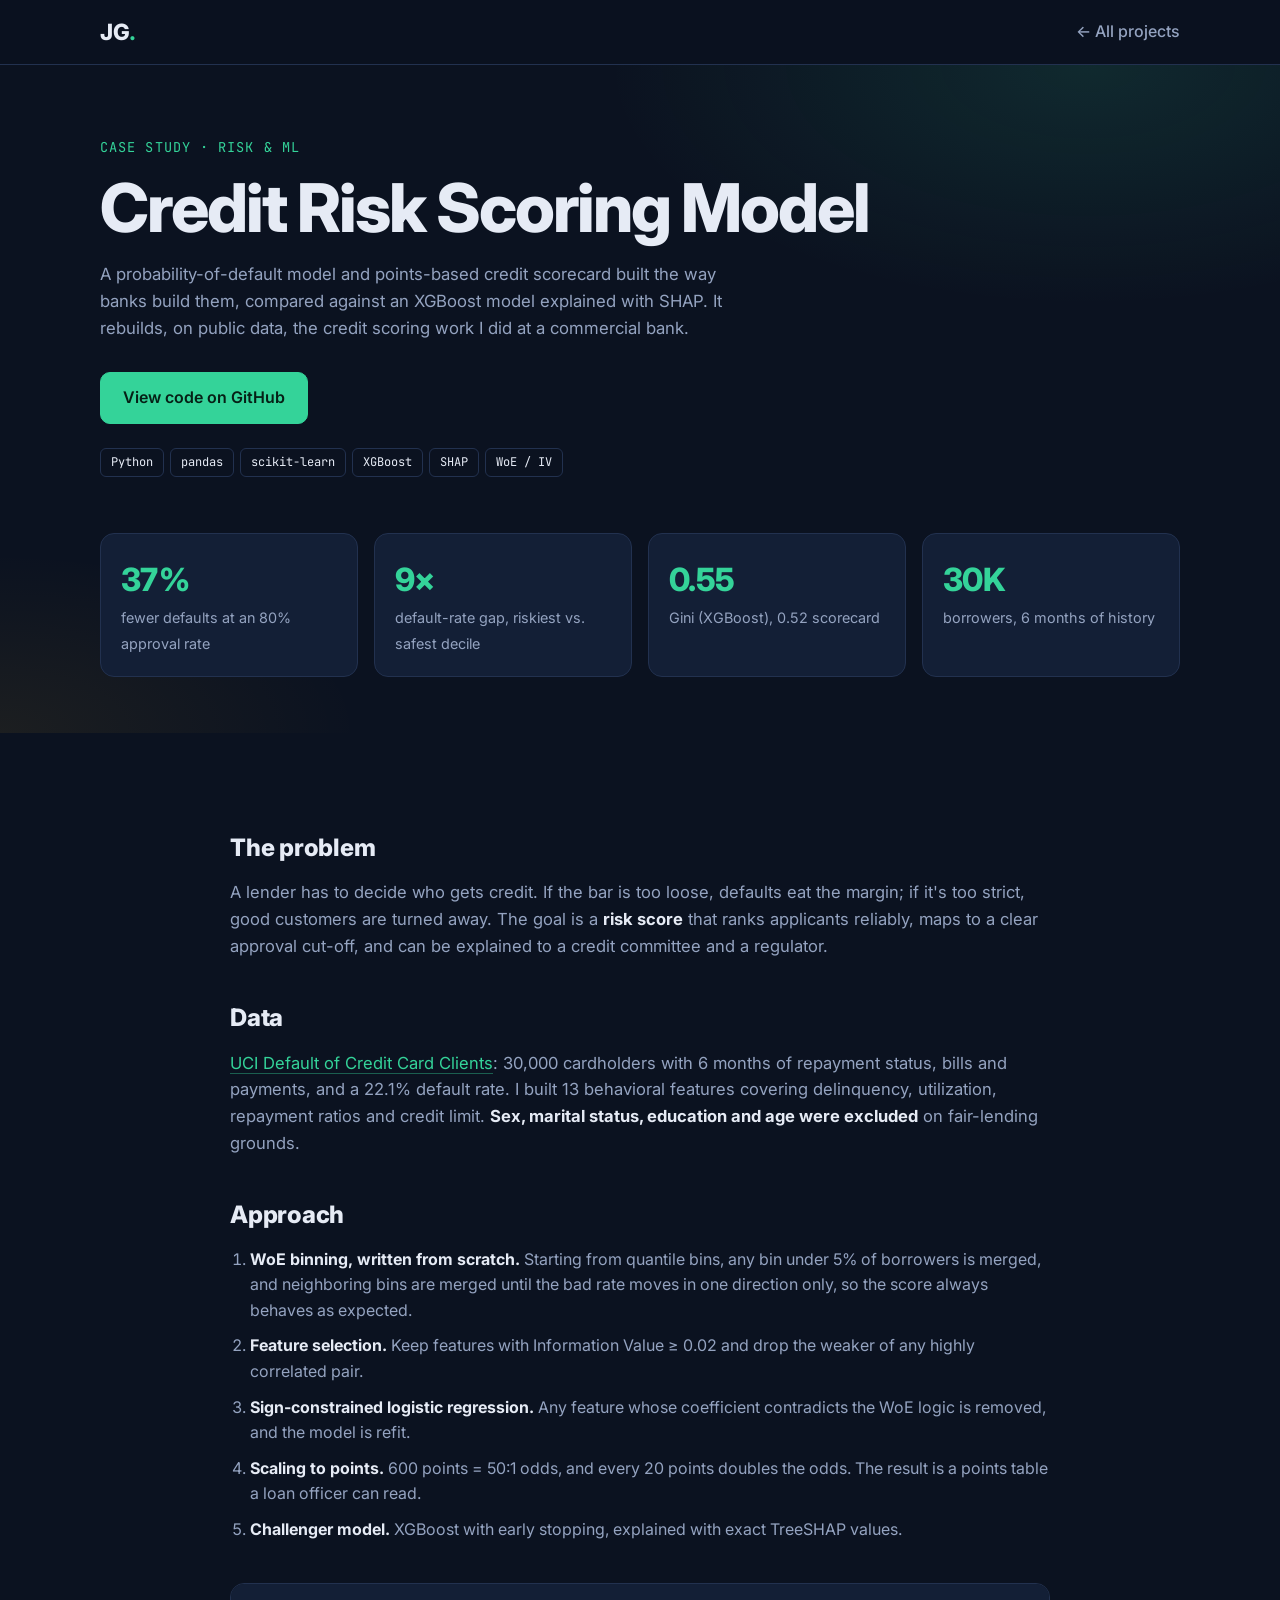
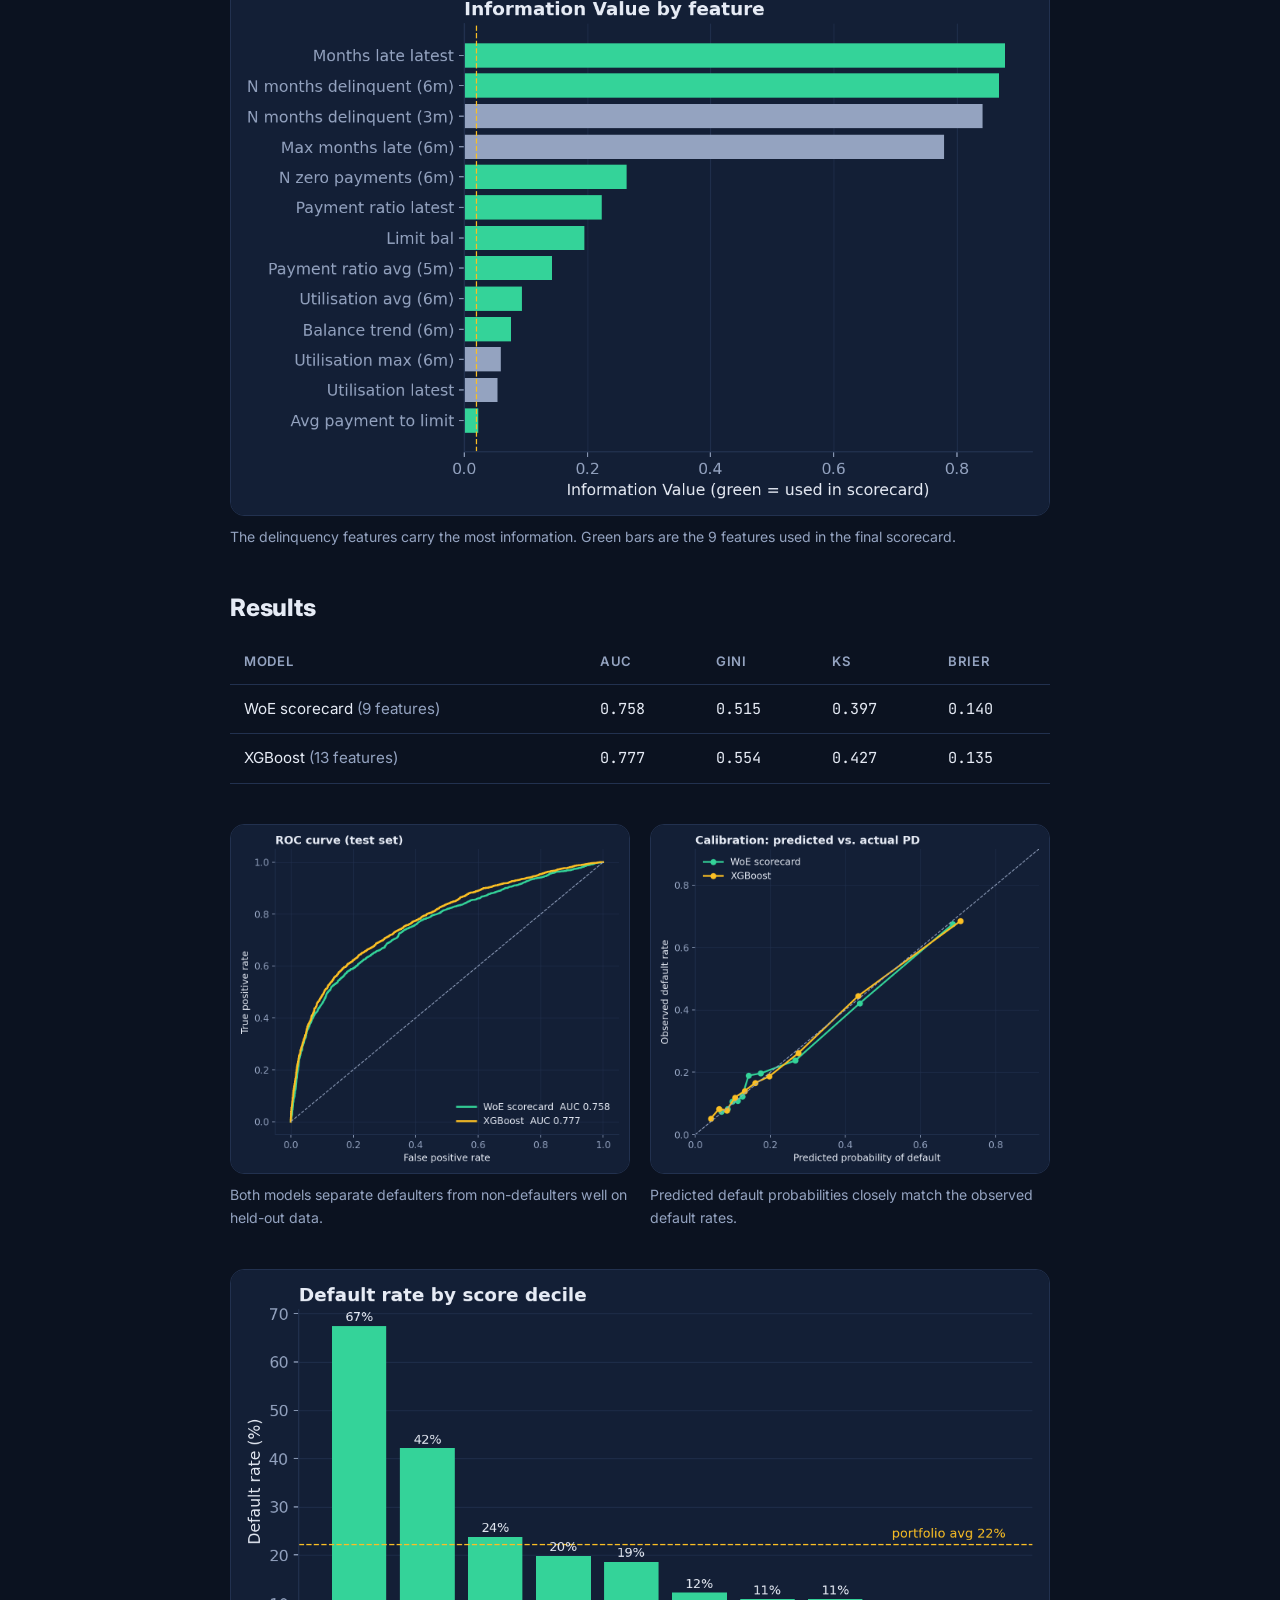
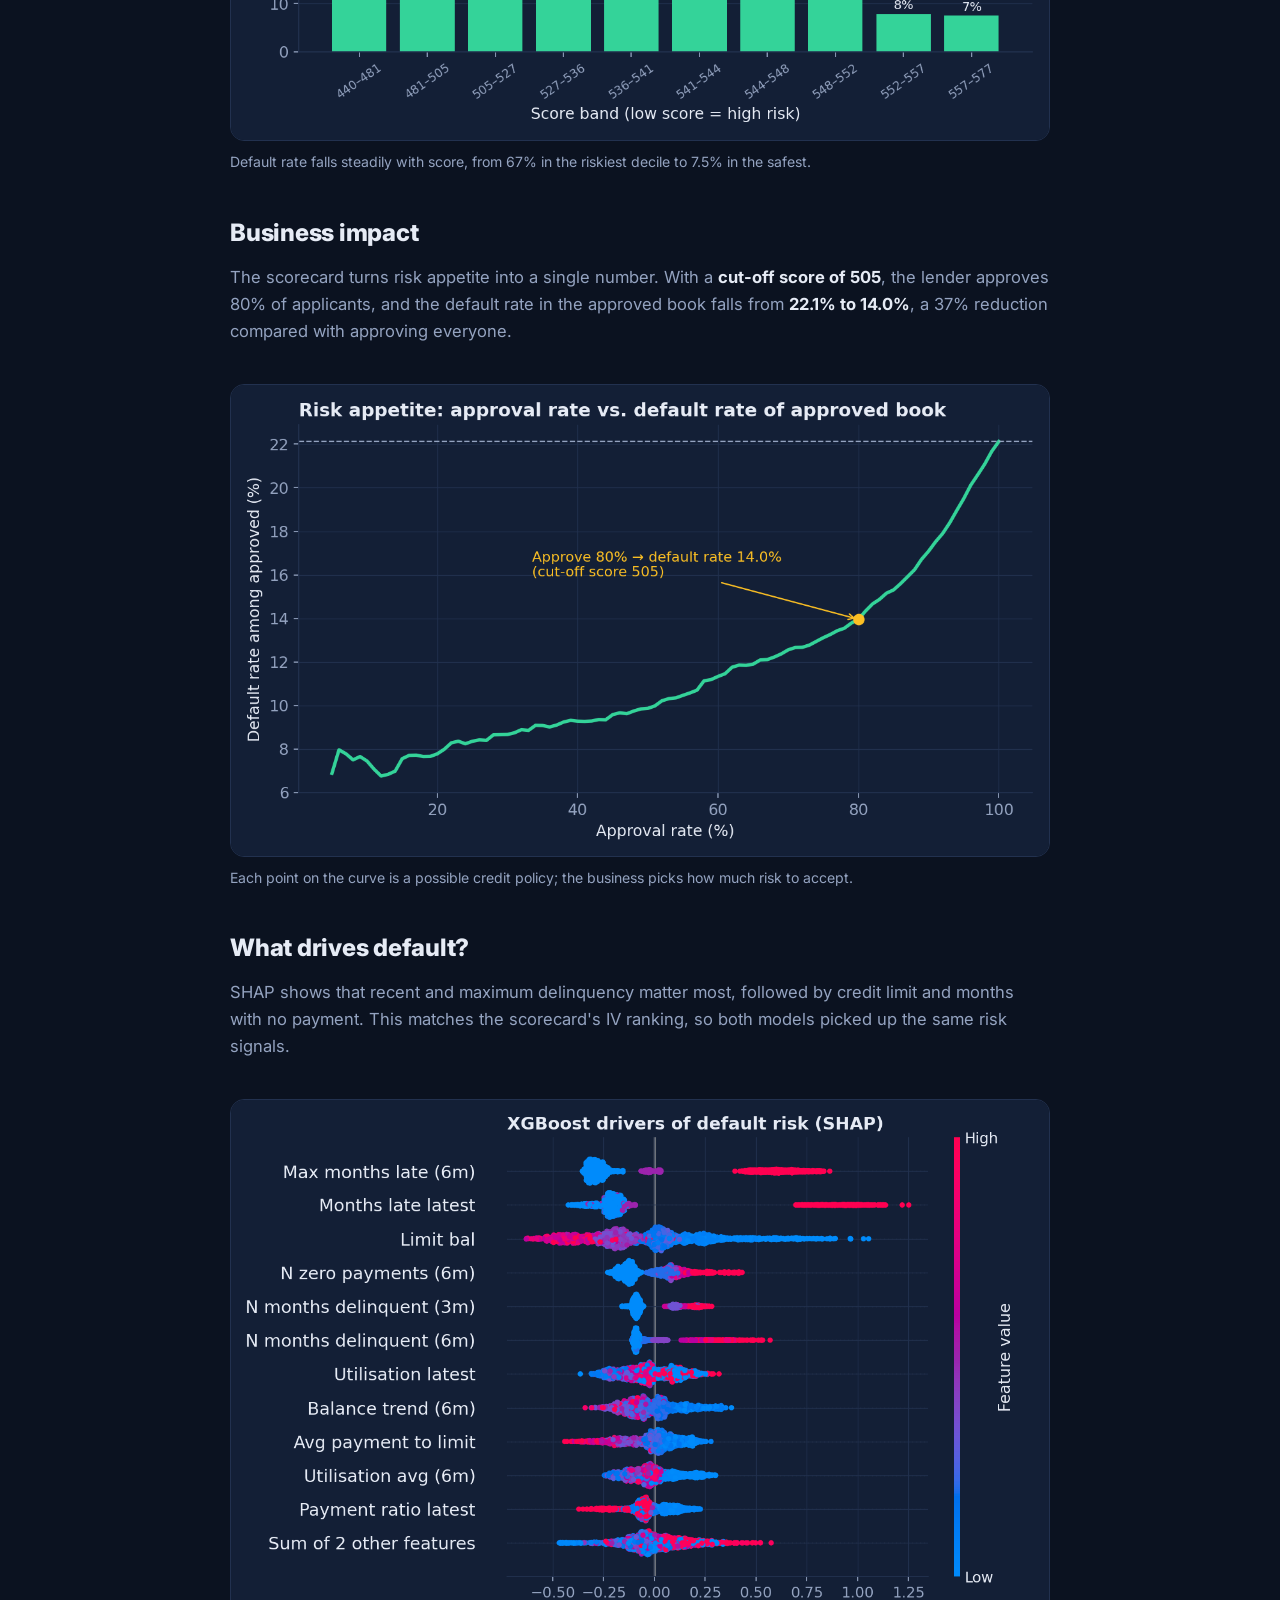
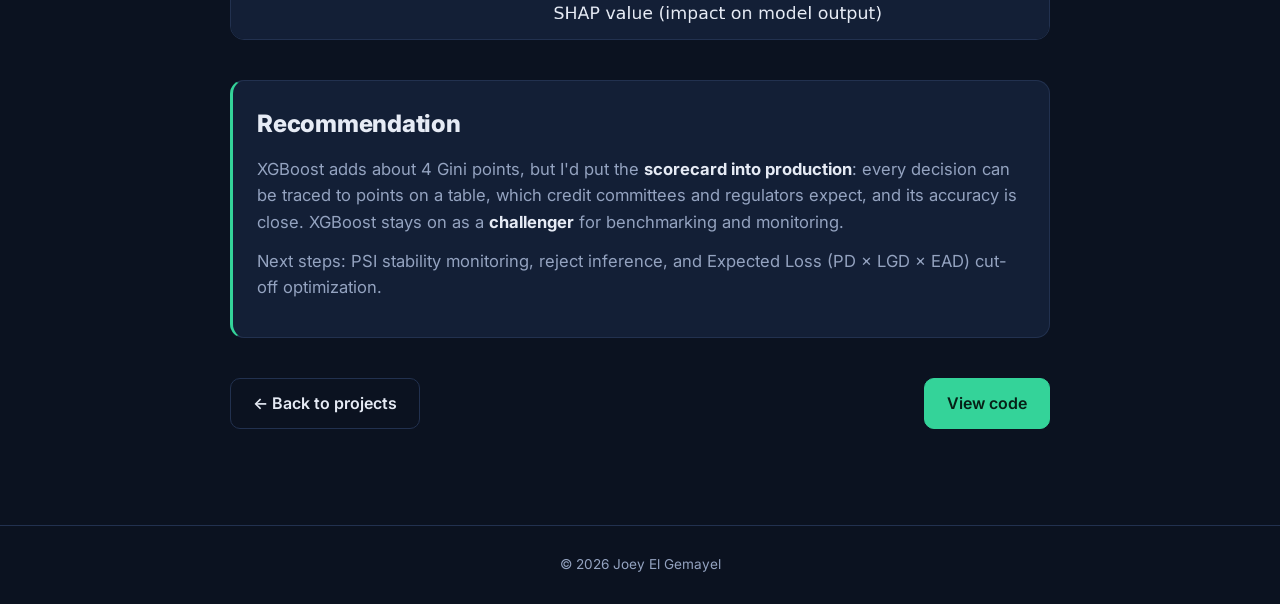
==== projects/credit-risk.html @ eca023f8 "Portfolio site: home page and credit/market risk case studies Co-Authored-By: Claude Opus 5.5 <norep" ====
<!doctype html>
<html lang="en">
<head>
  <meta charset="utf-8" />
  <meta name="viewport" content="width=device-width, initial-scale=1" />
  <title>Credit Risk Scoring Model | Joey El Gemayel</title>
  <meta name="description" content="PD model and credit scorecard with WoE binning, logistic regression and an XGBoost + SHAP challenger on 30,000 borrowers." />
  <link rel="preconnect" href="https://fonts.googleapis.com" />
  <link rel="preconnect" href="https://fonts.gstatic.com" crossorigin />
  <link href="https://fonts.googleapis.com/css2?family=Inter:wght@400;500;600;700;800&family=JetBrains+Mono:wght@500&display=swap" rel="stylesheet" />
  <link rel="stylesheet" href="../styles.css" />
</head>
<body>
  <header class="nav">
    <div class="container nav-inner">
      <a href="../index.html" class="logo">JG<span>.</span></a>
      <nav class="nav-links nav-static">
        <a href="../index.html#projects">← All projects</a>
      </nav>
    </div>
  </header>

  <main>
    <section class="hero case-hero">
      <div class="container">
        <p class="eyebrow mono">Case study · Risk &amp; ML</p>
        <h1 class="case-title">Credit Risk Scoring Model</h1>
        <p class="hero-text">A probability-of-default model and points-based credit scorecard built the way banks build them, compared against an XGBoost model explained with SHAP. It rebuilds, on public data, the credit scoring work I did at a commercial bank.</p>
        <div class="hero-cta">
          <a href="https://github.com/joeygem/credit-risk-scoring" class="btn" target="_blank" rel="noopener">View code on GitHub</a>
        </div>
        <ul class="tags case-tags"><li>Python</li><li>pandas</li><li>scikit-learn</li><li>XGBoost</li><li>SHAP</li><li>WoE / IV</li></ul>

        <div class="stats">
          <div class="stat"><span class="stat-num">37%</span><span class="stat-label">fewer defaults at an 80% approval rate</span></div>
          <div class="stat"><span class="stat-num">9×</span><span class="stat-label">default-rate gap, riskiest vs. safest decile</span></div>
          <div class="stat"><span class="stat-num">0.55</span><span class="stat-label">Gini (XGBoost), 0.52 scorecard</span></div>
          <div class="stat"><span class="stat-num">30K</span><span class="stat-label">borrowers, 6 months of history</span></div>
        </div>
      </div>
    </section>

    <section class="section">
      <div class="container case">
        <div class="case-block">
          <h2>The problem</h2>
          <p>A lender has to decide who gets credit. If the bar is too loose, defaults eat the margin; if it's too strict, good customers are turned away. The goal is a <strong>risk score</strong> that ranks applicants reliably, maps to a clear approval cut-off, and can be explained to a credit committee and a regulator.</p>
        </div>

        <div class="case-block">
          <h2>Data</h2>
          <p><a class="link" href="https://archive.ics.uci.edu/dataset/350/default+of+credit+card+clients" target="_blank" rel="noopener">UCI Default of Credit Card Clients</a>: 30,000 cardholders with 6 months of repayment status, bills and payments, and a 22.1% default rate. I built 13 behavioral features covering delinquency, utilization, repayment ratios and credit limit. <strong>Sex, marital status, education and age were excluded</strong> on fair-lending grounds.</p>
        </div>

        <div class="case-block">
          <h2>Approach</h2>
          <ol class="steps">
            <li><strong>WoE binning, written from scratch.</strong> Starting from quantile bins, any bin under 5% of borrowers is merged, and neighboring bins are merged until the bad rate moves in one direction only, so the score always behaves as expected.</li>
            <li><strong>Feature selection.</strong> Keep features with Information Value ≥ 0.02 and drop the weaker of any highly correlated pair.</li>
            <li><strong>Sign-constrained logistic regression.</strong> Any feature whose coefficient contradicts the WoE logic is removed, and the model is refit.</li>
            <li><strong>Scaling to points.</strong> 600 points = 50:1 odds, and every 20 points doubles the odds. The result is a points table a loan officer can read.</li>
            <li><strong>Challenger model.</strong> XGBoost with early stopping, explained with exact TreeSHAP values.</li>
          </ol>
        </div>

        <figure class="case-fig">
          <img src="../assets/credit-risk/iv_ranking.png" alt="Bar chart of Information Value by feature; delinquency features are strongest at around 0.85" loading="lazy" />
          <figcaption>The delinquency features carry the most information. Green bars are the 9 features used in the final scorecard.</figcaption>
        </figure>

        <div class="case-block">
          <h2>Results</h2>
          <div class="table-wrap">
            <table class="data-table">
              <thead><tr><th>Model</th><th>AUC</th><th>Gini</th><th>KS</th><th>Brier</th></tr></thead>
              <tbody>
                <tr><td>WoE scorecard <span class="muted">(9 features)</span></td><td>0.758</td><td>0.515</td><td>0.397</td><td>0.140</td></tr>
                <tr><td>XGBoost <span class="muted">(13 features)</span></td><td>0.777</td><td>0.554</td><td>0.427</td><td>0.135</td></tr>
              </tbody>
            </table>
          </div>
        </div>

        <div class="fig-grid">
          <figure class="case-fig">
            <img src="../assets/credit-risk/roc_curve.png" alt="ROC curves for scorecard (AUC 0.758) and XGBoost (AUC 0.777)" loading="lazy" />
            <figcaption>Both models separate defaulters from non-defaulters well on held-out data.</figcaption>
          </figure>
          <figure class="case-fig">
            <img src="../assets/credit-risk/calibration.png" alt="Calibration curves close to the diagonal" loading="lazy" />
            <figcaption>Predicted default probabilities closely match the observed default rates.</figcaption>
          </figure>
        </div>

        <figure class="case-fig">
          <img src="../assets/credit-risk/score_bands.png" alt="Default rate by score decile, falling from 67% to 7%" loading="lazy" />
          <figcaption>Default rate falls steadily with score, from 67% in the riskiest decile to 7.5% in the safest.</figcaption>
        </figure>

        <div class="case-block">
          <h2>Business impact</h2>
          <p>The scorecard turns risk appetite into a single number. With a <strong>cut-off score of 505</strong>, the lender approves 80% of applicants, and the default rate in the approved book falls from <strong>22.1% to 14.0%</strong>, a 37% reduction compared with approving everyone.</p>
        </div>

        <figure class="case-fig">
          <img src="../assets/credit-risk/approval_tradeoff.png" alt="Approval rate vs default rate curve with 80% approval point highlighted" loading="lazy" />
          <figcaption>Each point on the curve is a possible credit policy; the business picks how much risk to accept.</figcaption>
        </figure>

        <div class="case-block">
          <h2>What drives default?</h2>
          <p>SHAP shows that recent and maximum delinquency matter most, followed by credit limit and months with no payment. This matches the scorecard's IV ranking, so both models picked up the same risk signals.</p>
        </div>

        <figure class="case-fig">
          <img src="../assets/credit-risk/shap_summary.png" alt="SHAP beeswarm plot; max months late and latest months late are the top drivers" loading="lazy" />
        </figure>

        <div class="case-block callout">
          <h2>Recommendation</h2>
          <p>XGBoost adds about 4 Gini points, but I'd put the <strong>scorecard into production</strong>: every decision can be traced to points on a table, which credit committees and regulators expect, and its accuracy is close. XGBoost stays on as a <strong>challenger</strong> for benchmarking and monitoring.</p>
          <p class="muted">Next steps: PSI stability monitoring, reject inference, and Expected Loss (PD × LGD × EAD) cut-off optimization.</p>
        </div>

        <div class="case-nav">
          <a href="../index.html#projects" class="btn btn-ghost">← Back to projects</a>
          <a href="https://github.com/joeygem/credit-risk-scoring" class="btn" target="_blank" rel="noopener">View code</a>
        </div>
      </div>
    </section>
  </main>

  <footer class="footer">
    <div class="container">© 2026 Joey El Gemayel</div>
  </footer>
</body>
</html>
---- styles.css ----
:root {
  --bg: #0b1220;
  --bg-alt: #0f1a2e;
  --surface: #131f36;
  --border: #22314f;
  --text: #e6ebf5;
  --muted: #94a3c0;
  --accent: #34d399;
  --accent-2: #fbbf24;
  --radius: 14px;
  --max: 1120px;
}

* { box-sizing: border-box; margin: 0; padding: 0; }
html { scroll-behavior: smooth; scroll-padding-top: 72px; }
body {
  font-family: "Inter", system-ui, sans-serif;
  background: var(--bg);
  color: var(--text);
  line-height: 1.6;
  -webkit-font-smoothing: antialiased;
}
a { color: inherit; text-decoration: none; }
img, video { max-width: 100%; display: block; }
.container { width: 100%; max-width: var(--max); margin: 0 auto; padding: 0 20px; }
.mono { font-family: "JetBrains Mono", monospace; }
.accent { color: var(--accent); }

/* Buttons */
.btn {
  display: inline-block;
  background: var(--accent);
  color: #062016;
  font-weight: 600;
  padding: 12px 22px;
  border-radius: 10px;
  border: 1px solid var(--accent);
  transition: transform .15s, box-shadow .15s, background .15s;
}
.btn:hover { transform: translateY(-2px); box-shadow: 0 8px 24px rgba(52, 211, 153, .25); }
.btn-ghost { background: transparent; color: var(--text); border-color: var(--border); }
.btn-ghost:hover { border-color: var(--accent); box-shadow: none; }
.btn-small { padding: 8px 16px; font-size: .9rem; }

/* Nav */
.nav {
  position: sticky; top: 0; z-index: 50;
  background: rgba(11, 18, 32, .85);
  backdrop-filter: blur(10px);
  border-bottom: 1px solid var(--border);
}
.nav-inner { display: flex; align-items: center; justify-content: space-between; height: 64px; }
.logo { font-weight: 800; font-size: 1.4rem; letter-spacing: -.02em; }
.logo span { color: var(--accent); }
.nav-links { display: flex; gap: 28px; align-items: center; }
.nav-links a:not(.btn) { color: var(--muted); font-weight: 500; transition: color .15s; }
.nav-links a:not(.btn):hover { color: var(--text); }
.nav-toggle { display: none; background: none; border: 0; color: var(--text); font-size: 1.5rem; cursor: pointer; }

/* Hero */
.hero {
  padding: 96px 0 72px;
  background:
    radial-gradient(800px 400px at 85% 0%, rgba(52, 211, 153, .12), transparent 60%),
    radial-gradient(600px 300px at 0% 100%, rgba(251, 191, 36, .07), transparent 60%);
}
.eyebrow { color: var(--accent); font-size: .85rem; letter-spacing: .08em; text-transform: uppercase; margin-bottom: 14px; }
.hero h1 { font-size: clamp(2.6rem, 6vw, 4.2rem); font-weight: 800; letter-spacing: -.03em; line-height: 1.05; }
.hero-sub { font-size: clamp(1.25rem, 2.6vw, 1.75rem); font-weight: 600; max-width: 820px; margin-top: 18px; line-height: 1.35; }
.hero-text { color: var(--muted); max-width: 640px; margin-top: 18px; font-size: 1.05rem; }
.hero-cta { display: flex; gap: 12px; flex-wrap: wrap; margin-top: 30px; }
.hero-cta.center { justify-content: center; }
.hero-links { display: flex; gap: 20px; list-style: none; margin-top: 22px; }
.hero-links a { color: var(--muted); border-bottom: 1px solid var(--border); padding-bottom: 2px; }
.hero-links a:hover { color: var(--accent); border-color: var(--accent); }

.stats { display: grid; grid-template-columns: repeat(4, 1fr); gap: 16px; margin-top: 56px; }
.stat { background: var(--surface); border: 1px solid var(--border); border-radius: var(--radius); padding: 20px; }
.stat-num { display: block; font-size: 2rem; font-weight: 800; color: var(--accent); letter-spacing: -.02em; }
.stat-label { color: var(--muted); font-size: .9rem; }

/* Sections */
.section { padding: 96px 0; }
.section-alt { background: var(--bg-alt); border-top: 1px solid var(--border); border-bottom: 1px solid var(--border); }
.section-title { font-size: clamp(1.8rem, 3.5vw, 2.4rem); font-weight: 800; letter-spacing: -.02em; line-height: 1.2; }
.section-lead { color: var(--muted); max-width: 680px; margin-top: 12px; }

/* About */
.about { display: grid; grid-template-columns: 1fr 1.4fr; gap: 56px; align-items: start; }
.about-text p { color: var(--muted); margin-bottom: 16px; font-size: 1.05rem; }
.about-text strong { color: var(--text); }
.pillars { display: grid; grid-template-columns: repeat(3, 1fr); gap: 14px; margin-top: 24px; }
.pillar { background: var(--surface); border: 1px solid var(--border); border-radius: var(--radius); padding: 18px; }
.pillar h3 { font-size: 1rem; margin-bottom: 6px; }
.pillar p { font-size: .9rem; margin: 0; }

/* Filters */
.filters { display: flex; gap: 8px; flex-wrap: wrap; margin: 32px 0 24px; }
.filter {
  background: transparent; color: var(--muted);
  border: 1px solid var(--border); border-radius: 999px;
  padding: 8px 16px; font: inherit; font-size: .9rem; cursor: pointer;
  transition: all .15s;
}
.filter:hover { color: var(--text); }
.filter.active { background: var(--accent); color: #062016; border-color: var(--accent); font-weight: 600; }

/* Cards */
.grid { display: grid; gap: 20px; }
.projects { grid-template-columns: repeat(3, 1fr); }
.card {
  background: var(--surface); border: 1px solid var(--border);
  border-radius: var(--radius); padding: 24px;
  display: flex; flex-direction: column;
  transition: transform .2s, border-color .2s;
}
.card:hover { transform: translateY(-4px); border-color: rgba(52, 211, 153, .5); }
.card.hidden { display: none; }
.card h3 { font-size: 1.15rem; margin: 12px 0 8px; }
.card p { color: var(--muted); font-size: .95rem; flex: 1; }
.card-top { display: flex; justify-content: space-between; align-items: center; }
.card-icon { font-size: 1.4rem; }
.card-wide { grid-column: span 2; flex-direction: row; gap: 24px; padding: 0; overflow: hidden; }
.card-media { flex: 1.2; background: #000; display: flex; align-items: center; }
.card-media video { width: 100%; height: 100%; object-fit: cover; }
.card-body { flex: 1; padding: 24px 24px 24px 0; display: flex; flex-direction: column; }

.badge { font-size: .75rem; font-weight: 600; padding: 4px 10px; border-radius: 999px; }
.badge-live { background: rgba(52, 211, 153, .15); color: var(--accent); }
.badge-soon { background: rgba(251, 191, 36, .12); color: var(--accent-2); }

.tags { display: flex; flex-wrap: wrap; gap: 6px; list-style: none; margin-top: 16px; }
.tags li {
  font-family: "JetBrains Mono", monospace; font-size: .75rem;
  color: var(--text); background: var(--bg); border: 1px solid var(--border);
  padding: 4px 10px; border-radius: 6px;
}

/* Side projects */
.side { margin-top: 56px; padding-top: 40px; border-top: 1px dashed var(--border); }
.side-title { font-size: 1.3rem; }
.side-lead { color: var(--muted); margin-top: 4px; }
.side-list { list-style: none; display: grid; grid-template-columns: repeat(3, 1fr); gap: 12px; margin-top: 20px; }
.side-list li { color: var(--muted); font-size: .92rem; padding: 14px 16px; border: 1px solid var(--border); border-radius: 10px; }
.side-list strong { display: block; color: var(--text); }

/* Timeline */
.timeline { list-style: none; margin-top: 40px; border-left: 2px solid var(--border); padding-left: 32px; }
.timeline > li { position: relative; padding-bottom: 44px; }
.timeline > li:last-child { padding-bottom: 0; }
.timeline > li::before {
  content: ""; position: absolute; left: -41px; top: 6px;
  width: 16px; height: 16px; border-radius: 50%;
  background: var(--bg); border: 3px solid var(--accent);
}
.tl-date { color: var(--accent); font-size: .85rem; }
.timeline h3 { font-size: 1.2rem; margin-top: 4px; }
.tl-org { color: var(--muted); margin-bottom: 10px; }
.timeline ul { padding-left: 18px; color: var(--muted); }
.timeline ul li { margin-bottom: 6px; }
.timeline strong { color: var(--text); }

/* Skills */
.skills { grid-template-columns: repeat(4, 1fr); margin-top: 36px; }
.skill-group { background: var(--surface); border: 1px solid var(--border); border-radius: var(--radius); padding: 22px; }
.skill-group h3 { font-size: 1rem; }
.edu { display: grid; grid-template-columns: repeat(4, 1fr); gap: 20px; margin-top: 48px; }
.edu-item span { color: var(--accent-2); font-size: .85rem; }
.edu-item h3 { font-size: 1rem; margin-top: 4px; }
.edu-item p { color: var(--muted); font-size: .9rem; }

/* Contact */
.contact { text-align: center; }
.contact .section-lead { margin: 12px auto 0; }
.langs { color: var(--muted); margin-top: 28px; font-size: .9rem; }

.footer { border-top: 1px solid var(--border); padding: 28px 0; color: var(--muted); font-size: .85rem; text-align: center; }

/* Card link */
.card-link { margin-top: 16px; color: var(--accent); font-weight: 600; font-size: .92rem; }
.card-link:hover { text-decoration: underline; }
.card-metric { font-family: "JetBrains Mono", monospace; color: var(--accent-2); font-size: .85rem; margin-top: 10px; }

/* Case study pages */
.nav-static { display: flex !important; position: static !important; flex-direction: row !important; padding: 0 !important; border: 0 !important; background: none !important; }
.case-hero { padding: 72px 0 56px; }
.case-title { font-size: clamp(2.2rem, 5vw, 3.4rem); font-weight: 800; letter-spacing: -.03em; line-height: 1.1; }
.case-tags { margin-top: 24px; }
.case { max-width: 860px; }
.case-block { margin-bottom: 40px; }
.case-block h2 { font-size: 1.5rem; font-weight: 800; letter-spacing: -.01em; margin-bottom: 12px; }
.case-block p { color: var(--muted); font-size: 1.04rem; margin-bottom: 12px; }
.case-block strong { color: var(--text); }
.link { color: var(--accent); border-bottom: 1px solid rgba(52, 211, 153, .4); }
.muted { color: var(--muted); }
.steps { padding-left: 20px; color: var(--muted); }
.steps li { margin-bottom: 10px; }
.steps strong { color: var(--text); }
.case-fig { margin: 0 0 40px; }
.case-fig img { width: 100%; border-radius: var(--radius); border: 1px solid var(--border); }
.case-fig figcaption { color: var(--muted); font-size: .88rem; margin-top: 10px; }
.fig-grid { display: grid; grid-template-columns: 1fr 1fr; gap: 20px; }
.table-wrap { overflow-x: auto; }
.data-table { width: 100%; border-collapse: collapse; font-size: .95rem; }
.data-table th, .data-table td { text-align: left; padding: 12px 14px; border-bottom: 1px solid var(--border); }
.data-table th { color: var(--muted); font-weight: 600; font-size: .82rem; text-transform: uppercase; letter-spacing: .05em; }
.data-table td:not(:first-child) { font-family: "JetBrains Mono", monospace; }
.callout { background: var(--surface); border: 1px solid var(--border); border-left: 3px solid var(--accent); border-radius: var(--radius); padding: 24px; }
.case-nav { display: flex; justify-content: space-between; gap: 12px; flex-wrap: wrap; margin-top: 24px; }
@media (max-width: 680px) { .fig-grid { grid-template-columns: 1fr; } }

/* Reveal animation */
.reveal { opacity: 0; transform: translateY(16px); transition: opacity .6s, transform .6s; }
.reveal.visible { opacity: 1; transform: none; }
@media (prefers-reduced-motion: reduce) {
  .reveal { opacity: 1; transform: none; transition: none; }
  html { scroll-behavior: auto; }
}

/* Responsive */
@media (max-width: 960px) {
  .projects { grid-template-columns: repeat(2, 1fr); }
  .skills, .edu, .stats { grid-template-columns: repeat(2, 1fr); }
  .about { grid-template-columns: 1fr; gap: 24px; }
  .side-list { grid-template-columns: repeat(2, 1fr); }
}
@media (max-width: 680px) {
  .nav-toggle { display: block; }
  .nav-links {
    display: none; position: absolute; top: 64px; left: 0; right: 0;
    flex-direction: column; gap: 18px; padding: 24px;
    background: var(--bg); border-bottom: 1px solid var(--border);
  }
  .nav-links.open { display: flex; }
  .projects, .skills, .edu, .pillars, .side-list { grid-template-columns: 1fr; }
  .card-wide { grid-column: span 1; flex-direction: column; }
  .card-body { padding: 0 24px 24px; }
  .hero { padding: 64px 0 48px; }
  .section { padding: 72px 0; }
  .stat-num { font-size: 1.6rem; }
}
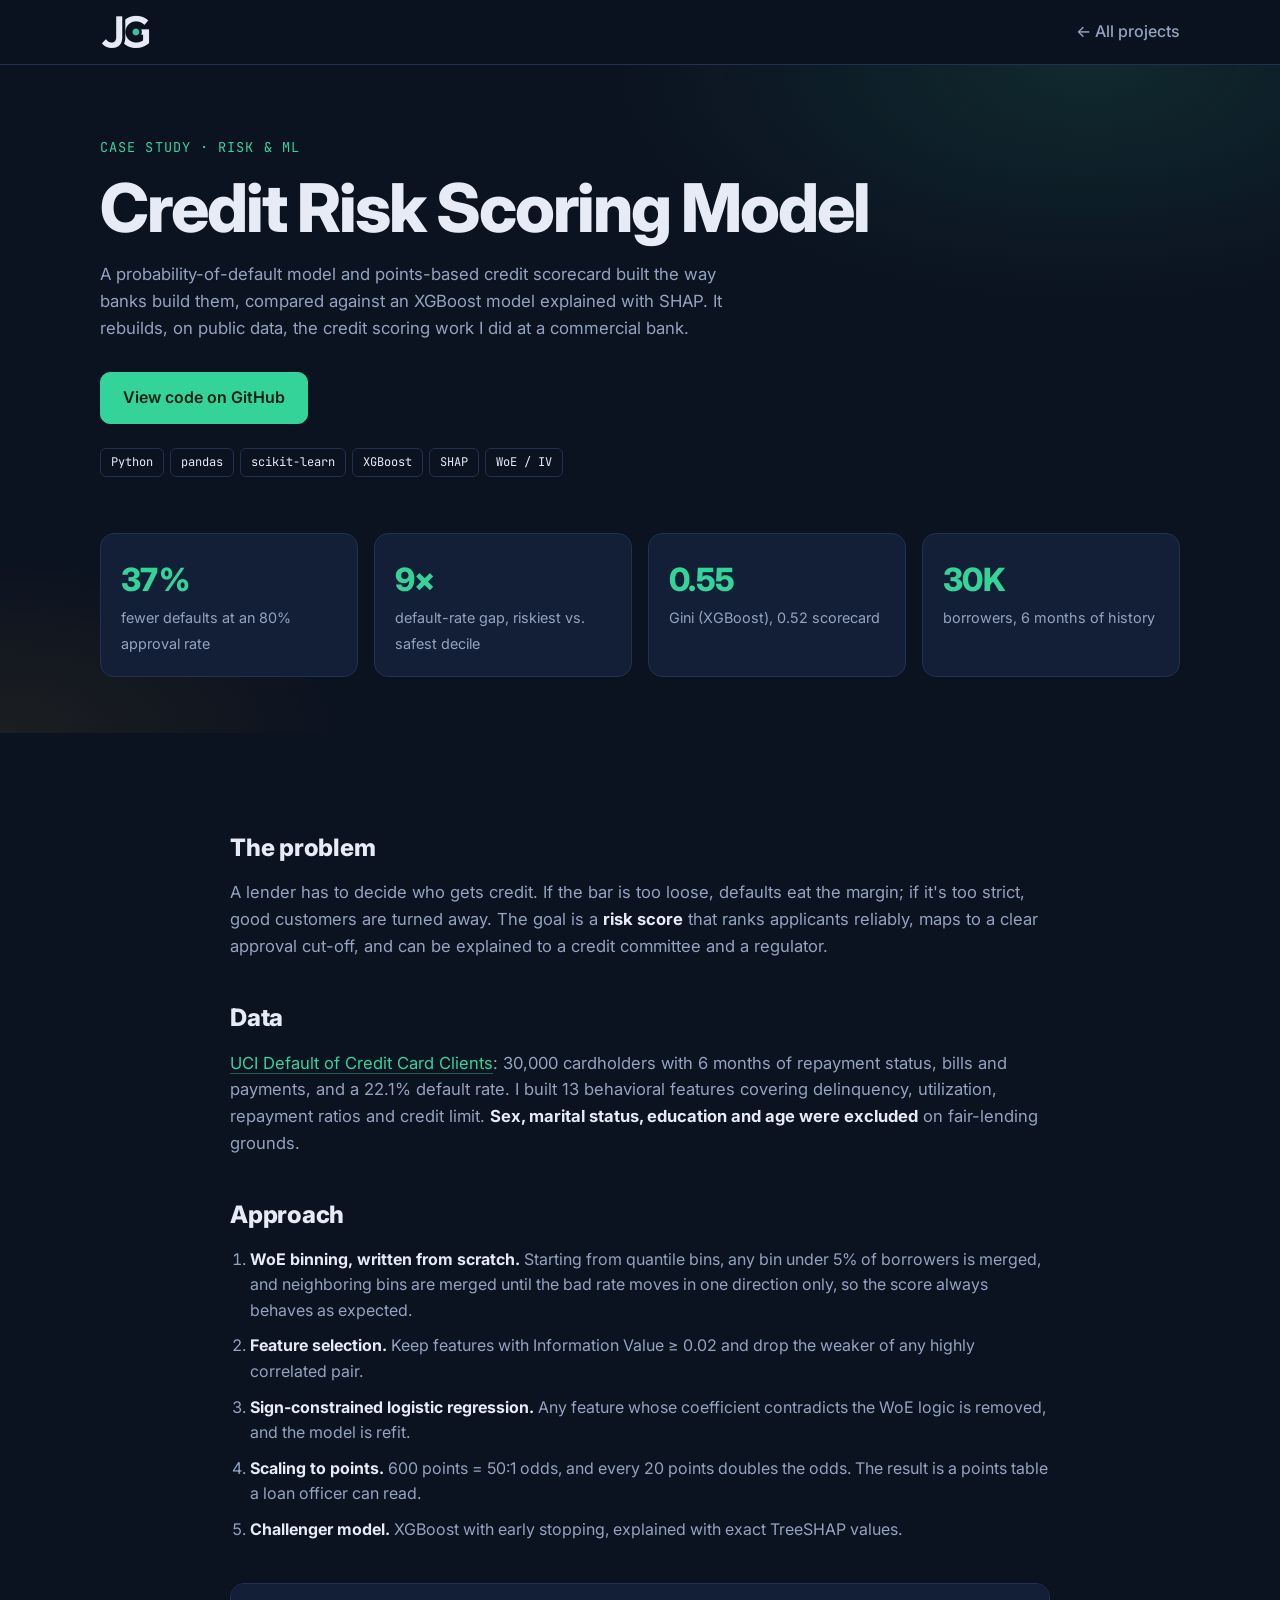
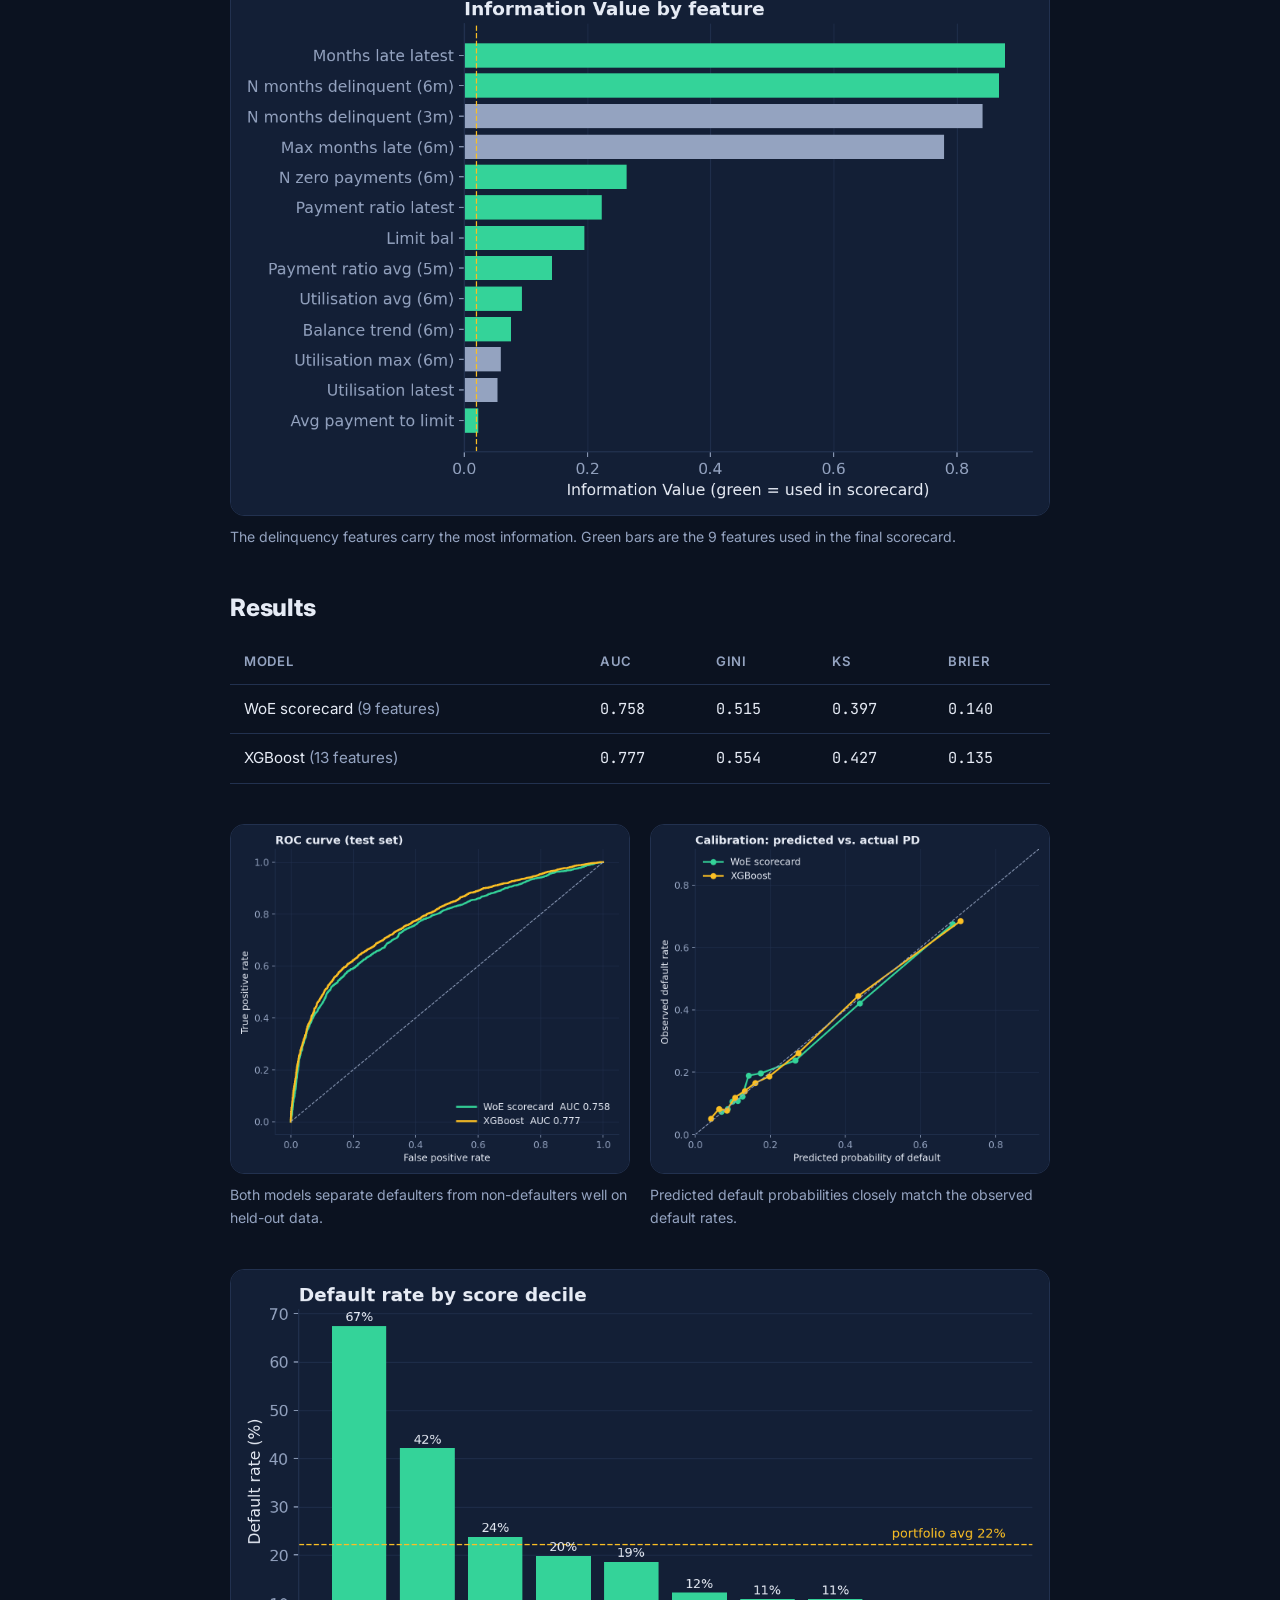
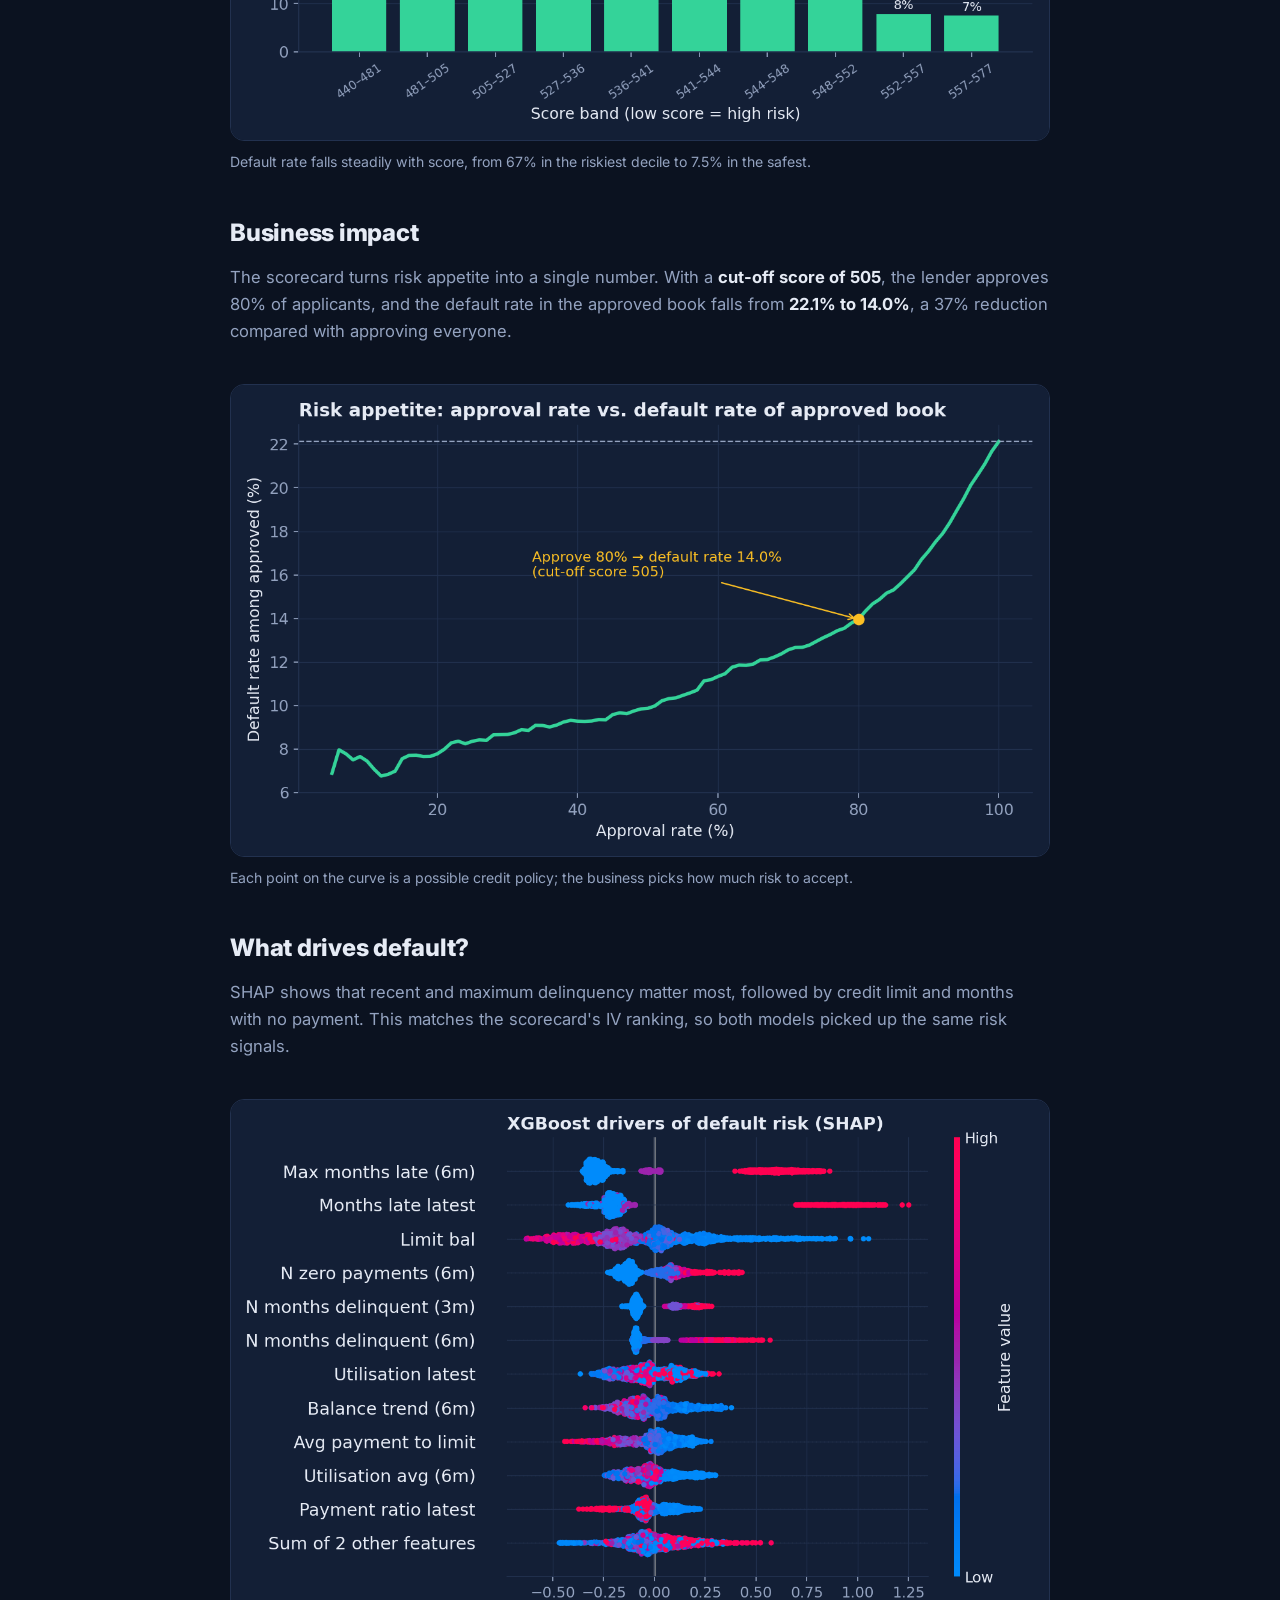
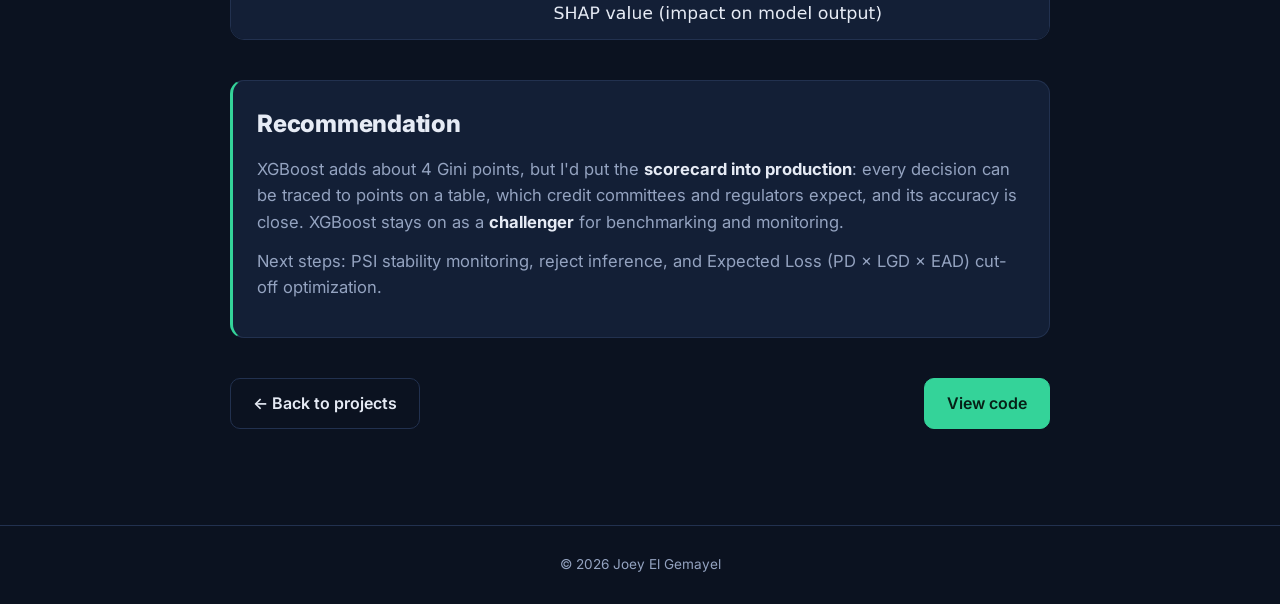
==== commit f53fc920: "Use the JG logo: header mark, favicons and social preview image Co-Authored-By: Claude Opus 5.5 <nor" ====
--- a/projects/credit-risk.html
+++ b/projects/credit-risk.html
@@ -5,6 +5,17 @@
   <meta name="viewport" content="width=device-width, initial-scale=1" />
   <title>Credit Risk Scoring Model | Joey El Gemayel</title>
   <meta name="description" content="PD model and credit scorecard with WoE binning, logistic regression and an XGBoost + SHAP challenger on 30,000 borrowers." />
+  <link rel="icon" href="../assets/brand/favicon.ico" sizes="any" />
+  <link rel="icon" type="image/png" sizes="32x32" href="../assets/brand/favicon-32.png" />
+  <link rel="apple-touch-icon" href="../assets/brand/apple-touch-icon.png" />
+  <meta name="theme-color" content="#0b1220" />
+  <meta property="og:type" content="website" />
+  <meta property="og:title" content="Credit Risk Scoring Model | Joey El Gemayel" />
+  <meta property="og:url" content="https://joeygem.github.io/projects/credit-risk.html" />
+  <meta property="og:image" content="https://joeygem.github.io/assets/brand/og-image.png" />
+  <meta property="og:image:width" content="1200" />
+  <meta property="og:image:height" content="630" />
+  <meta name="twitter:card" content="summary_large_image" />
   <link rel="preconnect" href="https://fonts.googleapis.com" />
   <link rel="preconnect" href="https://fonts.gstatic.com" crossorigin />
   <link href="https://fonts.googleapis.com/css2?family=Inter:wght@400;500;600;700;800&family=JetBrains+Mono:wght@500&display=swap" rel="stylesheet" />
@@ -13,7 +24,7 @@
 <body>
   <header class="nav">
     <div class="container nav-inner">
-      <a href="../index.html" class="logo">JG<span>.</span></a>
+      <a href="../index.html" class="logo"><img src="../assets/brand/jg-mark-72.png" alt="Joey El Gemayel" width="51" height="36" /></a>
       <nav class="nav-links nav-static">
         <a href="../index.html#projects">← All projects</a>
       </nav>
--- a/styles.css
+++ b/styles.css
@@ -52,6 +52,7 @@
 .nav-inner { display: flex; align-items: center; justify-content: space-between; height: 64px; }
 .logo { font-weight: 800; font-size: 1.4rem; letter-spacing: -.02em; }
 .logo span { color: var(--accent); }
+.logo img { display: block; height: 36px; width: auto; }
 .nav-links { display: flex; gap: 28px; align-items: center; }
 .nav-links a:not(.btn) { color: var(--muted); font-weight: 500; transition: color .15s; }
 .nav-links a:not(.btn):hover { color: var(--text); }
@@ -75,6 +76,7 @@
 .hero-links a:hover { color: var(--accent); border-color: var(--accent); }
 
 .stats { display: grid; grid-template-columns: repeat(4, 1fr); gap: 16px; margin-top: 56px; }
+.stats-3 { grid-template-columns: repeat(3, 1fr); }
 .stat { background: var(--surface); border: 1px solid var(--border); border-radius: var(--radius); padding: 20px; }
 .stat-num { display: block; font-size: 2rem; font-weight: 800; color: var(--accent); letter-spacing: -.02em; }
 .stat-label { color: var(--muted); font-size: .9rem; }
@@ -180,6 +182,22 @@
 .card-link { margin-top: 16px; color: var(--accent); font-weight: 600; font-size: .92rem; }
 .card-link:hover { text-decoration: underline; }
 .card-metric { font-family: "JetBrains Mono", monospace; color: var(--accent-2); font-size: .85rem; margin-top: 10px; }
+
+/* Apps */
+.apps { grid-template-columns: repeat(2, 1fr); margin-top: 36px; }
+.app-card { background: var(--surface); border: 1px solid var(--border); border-radius: var(--radius); overflow: hidden; display: flex; flex-direction: column; }
+.app-card img { width: 100%; aspect-ratio: 1024 / 500; object-fit: cover; }
+.app-body { padding: 24px; display: flex; flex-direction: column; flex: 1; }
+.app-body h3 { font-size: 1.2rem; margin-bottom: 8px; }
+.app-body > p { color: var(--muted); font-size: .95rem; }
+.app-alias { display: block; font-size: .8rem; font-weight: 500; margin-top: 2px; }
+.app-points { color: var(--muted); font-size: .9rem; padding-left: 18px; margin-top: 12px; }
+.app-points li { margin-bottom: 4px; }
+.app-body .btn { align-self: flex-start; margin-top: 20px; }
+.edu-note { font-size: .82rem !important; margin-top: 6px; }
+@media (max-width: 680px) { .apps { grid-template-columns: 1fr; } }
+@media (min-width: 681px) and (max-width: 960px) { .stats-3 { grid-template-columns: repeat(3, 1fr); } }
+@media (max-width: 680px) { .stats-3 { grid-template-columns: 1fr; } }
 
 /* Case study pages */
 .nav-static { display: flex !important; position: static !important; flex-direction: row !important; padding: 0 !important; border: 0 !important; background: none !important; }
